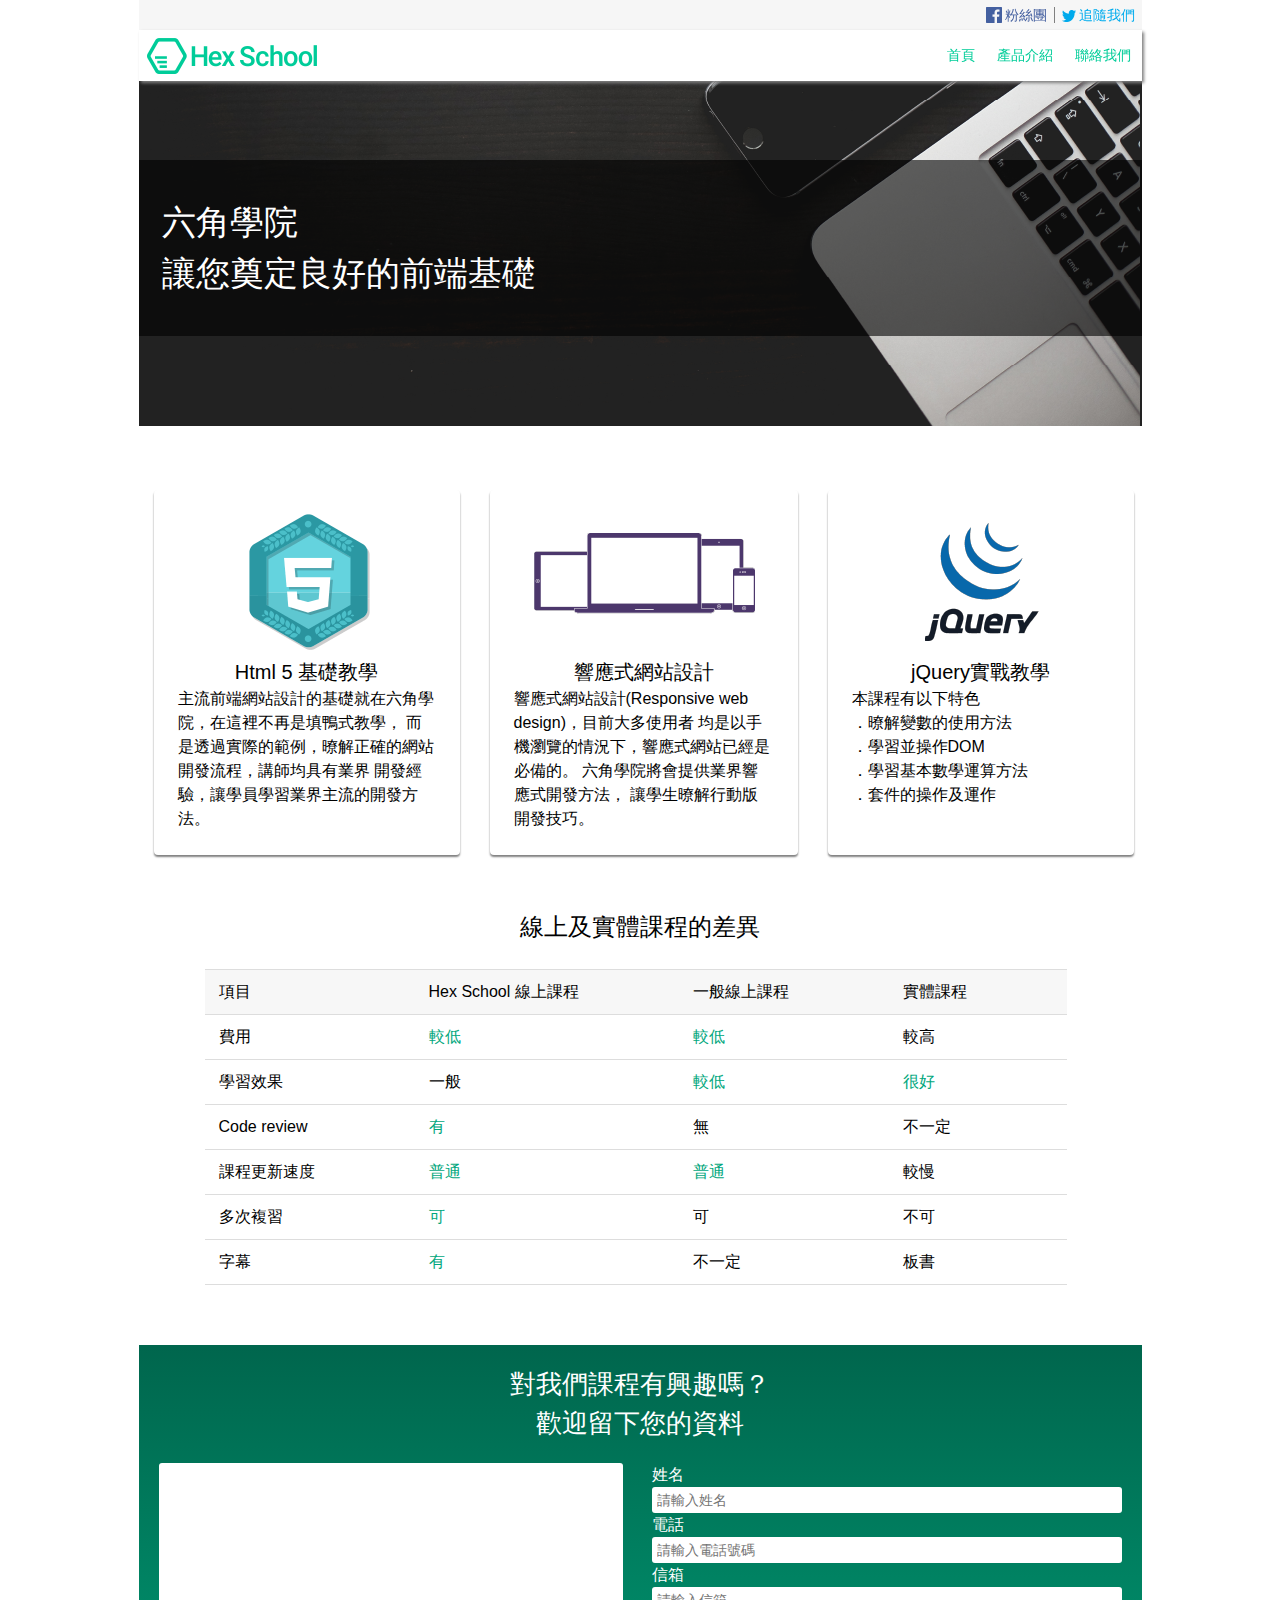
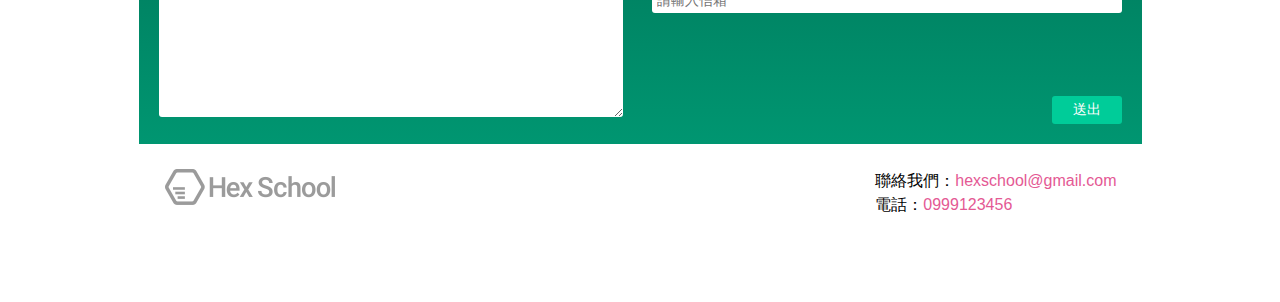
==== index.html @ 2c9ddad4 "file name change" ====
<!DOCTYPE html>
<html lang="en">
<head>
    <meta charset="UTF-8">
    <meta name="viewport" content="width=device-width, initial-scale=1.0">
    <title>PSD作業</title>
    <link rel="shortcut icon" href="images/shortcut-icon.png">
    <link rel="apple-touch-icon" href="images/shortcut-icon.png">
    <link rel="stylesheet" href="rwd-style.css">
    <meta name="keywords" content="六角學院, 前端, HexSchool">
    <meta name="author" content="Michelle Chen">
    <meta property="og:title" content="六角學院">
    <meta property="og:description" content="讓您奠定良好的前端基礎">
    <meta property="og:type" content="website">
    <meta property="og:url" content="hexschool.com">
    <meta property="og:image" content="image/logo.png">
    <meta http-equiv="X-UA-Compatible" content="IE=Edge, Chrome=1">
</head>
<body>
    <div class="wrap">
        <div class="top">
            <div class="topbar">
                <ul>
                    <li><a href="#" class="FB"><img src="../images/FBlogo.png" alt="FBlogo">粉絲團</a></li>
                    <li><a href="#" class="twitter"><img src="../images/twitterlogo.png" alt="twitterlogo">追隨我們</a></li>
                </ul>
            </div>
            <div class="header">
                <h1><a href="#">Hex School</a></h1>
                <ul>
                    <li><a href="#">首頁</a></li>
                    <li><a href="#">產品介紹</a></li>
                    <li><a href="#">聯絡我們</a></li>
                </ul>
            </div>
        </div>
        <div class="banner">
            <h2>六角學院<br>讓您奠定良好的前端基礎</h2>
        </div>
        <ul class="course">
            <li>
                <img src="../images/html5基礎教學.png" alt="Html 5 基礎教學">
                <h3>Html 5 基礎教學</h3>
                <p>主流前端網站設計的基礎就在六角學院，在這裡不再是填鴨式教學，
                    而是透過實際的範例，暸解正確的網站開發流程，講師均具有業界
                    開發經驗，讓學員學習業界主流的開發方法。
                </p>
            </li>
            <li>
                <img src="../images/rwd.png" alt="響應式網站">
                <h3>響應式網站設計</h3>
                <p>響應式網站設計(Responsive web design)，目前大多使用者
                    均是以手機瀏覽的情況下，響應式網站已經是必備的。
                    六角學院將會提供業界響應式開發方法，
                    讓學生暸解行動版開發技巧。
                </p>
            </li>
            <li>
                <img src="../images/jQuery.png" alt="jQuery">
                <h3>jQuery實戰教學</h3>
                <p>本課程有以下特色<br>
                ．暸解變數的使用方法<br>
                ．學習並操作DOM<br>
                ．學習基本數學運算方法<br>
                ．套件的操作及運作</p>
            </li>
        </ul>
        <div class="table">
            <h3>線上及實體課程的差異</h3>
            <table>
                <tr>
                    <th>項目</th>
                    <th>Hex School 線上課程</th>
                    <th>一般線上課程</th>
                    <th>實體課程</th>
                </tr>
                <tr>
                    <td>費用</td>
                    <td class="green">較低</td>
                    <td class="green">較低</td>
                    <td>較高</td>
                </tr>
                <tr>
                    <td>學習效果</td>
                    <td>一般</td>
                    <td class="green">較低</td>
                    <td class="green">很好</td>
                </tr>
                <tr>
                    <td>Code review</td>
                    <td class="green">有</td>
                    <td>無</td>
                    <td>不一定</td>
                </tr>
                <tr>
                    <td>課程更新速度</td>
                    <td class="green">普通</td>
                    <td class="green">普通</td>
                    <td>較慢</td>
                </tr>
                <tr>
                    <td>多次複習</td>
                    <td class="green">可</td>
                    <td>可</td>
                    <td>不可</td>
                </tr>
                <tr>
                    <td>字幕</td>
                    <td class="green">有</td>
                    <td>不一定</td>
                    <td>板書</td>
                </tr>
            </table>
        </div>
        <div class="infor">
            <h4>對我們課程有興趣嗎？<br>歡迎留下您的資料</h4>
            <div class="form">
                <form action="index.html">
                    <textarea name="content" id="content"></textarea>
                </form>
                <form action="index.html">
                    <label for="name">姓名</label><br>
                    <input type="text" name="name" id="name" placeholder="請輸入姓名"><br>
                    <label for="telephone">電話</label><br>
                    <input type="text" name="telephone" id="telephone" placeholder="請輸入電話號碼"><br>
                    <label for="email">信箱</label><br>
                    <input type="text" name="email" id="email" placeholder="請輸入信箱"><br>
                    <input type="submit" value="送出" id="submit">
                </form>
            </div>
        </div>
        <div class="footer">
            <img src="../images/footerlogo.png" alt="footerlogo" width="174px" height="36px">
            <ul>
                <li>聯絡我們：<a href="mailto:hexschool@gmail.com">hexschool@gmail.com</a></li>
                <li>電話：<a href="tel:+886-99123456">0999123456</a></li>
            </ul>
        </div>
    </div>
</body>
</html>
---- rwd-style.css ----
/* http://meyerweb.com/eric/tools/css/reset/ 
   v2.0 | 20110126
   License: none (public domain)
*/

html, body, div, span, applet, object, iframe,
h1, h2, h3, h4, h5, h6, p, blockquote, pre,
a, abbr, acronym, address, big, cite, code,
del, dfn, em, img, ins, kbd, q, s, samp,
small, strike, strong, sub, sup, tt, var,
b, u, i, center,
dl, dt, dd, ol, ul, li,
fieldset, form, label, legend,
table, caption, tbody, tfoot, thead, tr, th, td,
article, aside, canvas, details, embed, 
figure, figcaption, footer, header, hgroup, 
menu, nav, output, ruby, section, summary,
time, mark, audio, video {
	margin: 0;
	padding: 0;
	border: 0;
	font-size: 100%;
	font: inherit;
	vertical-align: baseline;
}
/* HTML5 display-role reset for older browsers */
article, aside, details, figcaption, figure, 
footer, header, hgroup, menu, nav, section {
	display: block;
}
body {
	line-height: 1;
}
ol, ul {
	list-style: none;
}
blockquote, q {
	quotes: none;
}
blockquote:before, blockquote:after,
q:before, q:after {
	content: '';
	content: none;
}
table {
	border-collapse: collapse;
	border-spacing: 0;
}
/*css reset end*/
body{
	font-family: Arial, Helvetica, sans-serif;
}
body a{
	text-decoration: none;
	display: block;
}
.wrap{
	margin: 0 auto;
	max-width: 1003px;
	margin-top: 30px;
}
/*top*/
.top{
	width: 1003px;
	position: fixed;
	top:0;
}
.topbar{
	background: #f6f6f6;
	display: flex;
	justify-content: flex-end;
}
.topbar ul{
	display: flex;
	align-items: center;
}
.topbar a{
	font-size: 14px;
	margin: 7px 0;
	padding: 0 7px;
	display: flex;
	align-items: center;
}
.topbar ul img{
	margin-right: 3px;
}
.FB{
	color: #425e9f;
	border-right: 1px solid gray;
}
.twitter{
	color: #00acee;
}
/*header*/
.header{
	display: flex;
	justify-content: space-between;
	box-shadow: 2px 2px 3px gray;
	background: #fff;
}
.header h1 a{
	background-image: url(../images/logo.png);
	width: 173px;
	height: 51px;
	text-indent: 101%;
	white-space: nowrap;
	overflow: hidden;
	margin: 0 7px;
}
.header ul{
	display: flex;
}
.header li a{
	color: #00cd99;
	font-size: 14px;
	padding: 18px 11px;
}
.header li a:hover{
	border-bottom:4px solid #00cd99;
}
/*banner*/
.banner{
	background-image: url(../images/banner_09.png);
	padding: 130px 0 90px 0;
	margin-bottom: 64px;
}
.banner h2{
	color: #fff;
	font-size: 34px;
	background: rgba(0%,0%,0%,0.6);
	padding: 37px 0 37px 23px;
	line-height: 1.5;
}
/*course*/
.course{
	display: flex;
	justify-content: space-around;
	margin-bottom: 60px;
}
.course li{
	box-shadow:0px 2px 2px gray;
	padding: 24px;
	margin: 0 15px;
	line-height: 1.5;
	border-radius: 4px;
	-webkit-border-radius: 4px;
}
.course li h3{
	font-size: 20px;
	text-align: center;
}
.course li p{
	text-align: left;
}
/*table*/
.table{
	margin: 0 66px 60px 66px;
}
.table h3{
	text-align: center;
	font-size: 24px;
	margin-bottom: 30px;
}
.table th,.table td{
	padding: 14px 100px 14px 14px;
	border-bottom:1px solid #dddddd;
}
.table th{
	background: #f7f7f7;
	text-align: left;
	border-top:1px solid #dddddd;
}
.green{
	color: #02a77d;
}
/*form*/
.infor{
    background: linear-gradient(#00664D, #009671);
	padding: 20px;
	color: #fff;
}
.infor h4{
	font-size: 26px;
	line-height: 1.5;
	text-align: center;
	margin-bottom: 20px;
}
.form{
	display: flex;
	justify-content: space-between;
	line-height: 1.5;
	position: relative;
}
.form textarea, .form input{
	border-radius: 3px;
	-webkit-border-radius:3px;
	border: transparent;
	width: 460px;
}
.form input{
	font-size: 14px;
	padding: 5px;
}
.form input:focus, .form textarea:focus{
	outline: 2px solid #00cc99;
}
#content{
	height: 250px;
}
#submit{
	text-align: center;
	background: #00cc99;
	color: #ffffff;
	width: 70px;
	position: absolute;
	bottom:0;
	right:0;
}
#submit:hover{
	color: #02a77d;
	background: #fff;
}
/*footer*/
.footer{
	display: flex;
	justify-content: space-between;
	margin-bottom: 60px;
	padding: 25px;
}
.footer li{
	line-height: 1.5;
}
.footer li a{
	display: inline;
	color: #e45994;
}
@media(max-width:767px){
	.wrap{
		width: 100%;
        margin: 0 15px;
	}
	.top{
        width: 100%;
        position: static;
    }
    .table{
        margin: 0 40px 40px 40px;
    }
	.table th,.table td{
		padding: 14px 40px 14px 14px;
    }
	.course, .form{
        flex-direction: column;
    }
    .course li{
        display: flex;
        flex-direction: column;
        align-items: center;
        margin-bottom: 10px;
    }
    .course li img{
        width: 50%;
    }
    .form{
        align-items: center;
    }
    #submit{
        position: static;
        margin-top: 10px;
        align-self: flex-end;
    }
}
@media(max-width:480px){
    .table th,.table td{
		padding: 5px;
		font-size: 60%;
	}
    img{
        width: 30%;
    }
}
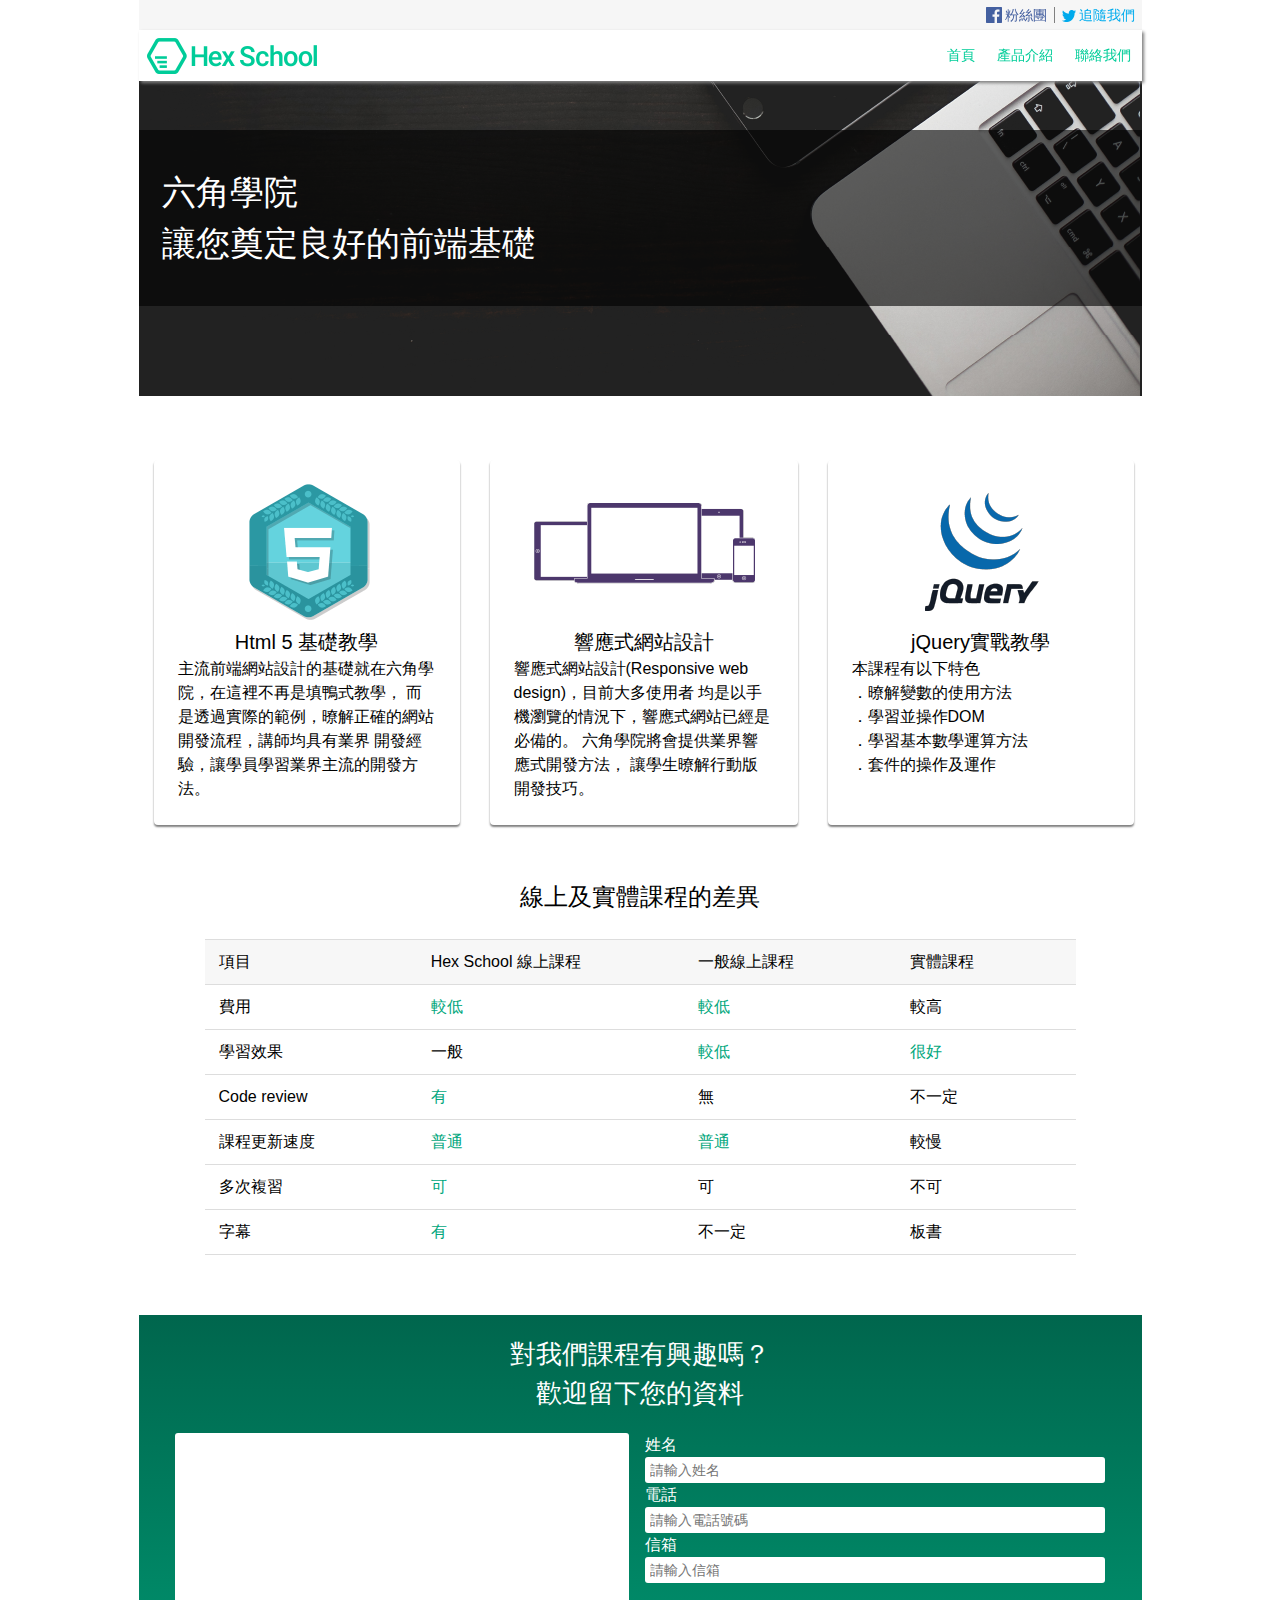
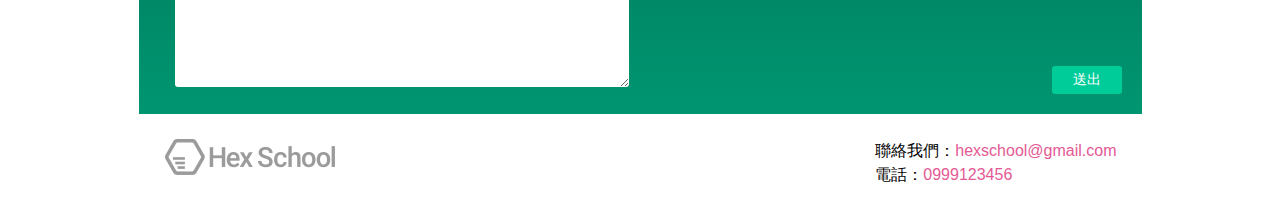
==== commit 2514109b: "google analysis" ====
--- a/index.html
+++ b/index.html
@@ -3,10 +3,10 @@
 <head>
     <meta charset="UTF-8">
     <meta name="viewport" content="width=device-width, initial-scale=1.0">
-    <title>PSD作業</title>
+    <title>Final HW RWD</title>
     <link rel="shortcut icon" href="images/shortcut-icon.png">
     <link rel="apple-touch-icon" href="images/shortcut-icon.png">
-    <link rel="stylesheet" href="rwd-style.css">
+    <link rel="stylesheet" href="style.css">
     <meta name="keywords" content="六角學院, 前端, HexSchool">
     <meta name="author" content="Michelle Chen">
     <meta property="og:title" content="六角學院">
@@ -15,14 +15,23 @@
     <meta property="og:url" content="hexschool.com">
     <meta property="og:image" content="image/logo.png">
     <meta http-equiv="X-UA-Compatible" content="IE=Edge, Chrome=1">
+    <!-- Global site tag (gtag.js) - Google Analytics -->
+    <script async src="https://www.googletagmanager.com/gtag/js?id=G-XR4LX1B6FV"></script>
+    <script>
+    window.dataLayer = window.dataLayer || [];
+    function gtag(){dataLayer.push(arguments);}
+    gtag('js', new Date());
+
+    gtag('config', 'G-XR4LX1B6FV');
+    </script>
 </head>
 <body>
     <div class="wrap">
         <div class="top">
             <div class="topbar">
                 <ul>
-                    <li><a href="#" class="FB"><img src="../images/FBlogo.png" alt="FBlogo">粉絲團</a></li>
-                    <li><a href="#" class="twitter"><img src="../images/twitterlogo.png" alt="twitterlogo">追隨我們</a></li>
+                    <li><a href="#" class="FB"><img src="images/FBlogo.png" alt="FBlogo">粉絲團</a></li>
+                    <li><a href="#" class="twitter"><img src="images/twitterlogo.png" alt="twitterlogo">追隨我們</a></li>
                 </ul>
             </div>
             <div class="header">
@@ -39,7 +48,7 @@
         </div>
         <ul class="course">
             <li>
-                <img src="../images/html5基礎教學.png" alt="Html 5 基礎教學">
+                <img src="images/html5基礎教學.png" alt="Html 5 基礎教學">
                 <h3>Html 5 基礎教學</h3>
                 <p>主流前端網站設計的基礎就在六角學院，在這裡不再是填鴨式教學，
                     而是透過實際的範例，暸解正確的網站開發流程，講師均具有業界
@@ -47,7 +56,7 @@
                 </p>
             </li>
             <li>
-                <img src="../images/rwd.png" alt="響應式網站">
+                <img src="images/rwd.png" alt="響應式網站">
                 <h3>響應式網站設計</h3>
                 <p>響應式網站設計(Responsive web design)，目前大多使用者
                     均是以手機瀏覽的情況下，響應式網站已經是必備的。
@@ -56,7 +65,7 @@
                 </p>
             </li>
             <li>
-                <img src="../images/jQuery.png" alt="jQuery">
+                <img src="images/jQuery.png" alt="jQuery">
                 <h3>jQuery實戰教學</h3>
                 <p>本課程有以下特色<br>
                 ．暸解變數的使用方法<br>
@@ -130,7 +139,7 @@
             </div>
         </div>
         <div class="footer">
-            <img src="../images/footerlogo.png" alt="footerlogo" width="174px" height="36px">
+            <img src="images/footerlogo.png" alt="footerlogo" width="174px" height="36px">
             <ul>
                 <li>聯絡我們：<a href="mailto:hexschool@gmail.com">hexschool@gmail.com</a></li>
                 <li>電話：<a href="tel:+886-99123456">0999123456</a></li>
--- a/style.css
+++ b/style.css
@@ -0,0 +1,300 @@
+/* http://meyerweb.com/eric/tools/css/reset/ 
+   v2.0 | 20110126
+   License: none (public domain)
+*/
+
+html, body, div, span, applet, object, iframe,
+h1, h2, h3, h4, h5, h6, p, blockquote, pre,
+a, abbr, acronym, address, big, cite, code,
+del, dfn, em, img, ins, kbd, q, s, samp,
+small, strike, strong, sub, sup, tt, var,
+b, u, i, center,
+dl, dt, dd, ol, ul, li,
+fieldset, form, label, legend,
+table, caption, tbody, tfoot, thead, tr, th, td,
+article, aside, canvas, details, embed, 
+figure, figcaption, footer, header, hgroup, 
+menu, nav, output, ruby, section, summary,
+time, mark, audio, video {
+	margin: 0;
+	padding: 0;
+	border: 0;
+	font-size: 100%;
+	font: inherit;
+	vertical-align: baseline;
+}
+/* HTML5 display-role reset for older browsers */
+article, aside, details, figcaption, figure, 
+footer, header, hgroup, menu, nav, section {
+	display: block;
+}
+body {
+	line-height: 1;
+}
+ol, ul {
+	list-style: none;
+}
+blockquote, q {
+	quotes: none;
+}
+blockquote:before, blockquote:after,
+q:before, q:after {
+	content: '';
+	content: none;
+}
+table {
+	border-collapse: collapse;
+	border-spacing: 0;
+}
+/*css reset end*/
+body{
+	font-family: Arial, Helvetica, sans-serif;
+}
+body a{
+	text-decoration: none;
+	display: block;
+}
+.wrap{
+	margin: 0 auto;
+	max-width: 1003px;
+}
+/*top*/
+.top{
+	width: 1003px;
+	position: fixed;
+	top:0;
+	white-space: nowrap;
+}
+.topbar{
+	background: #f6f6f6;
+	display: flex;
+	justify-content: flex-end;
+}
+.topbar ul{
+	display: flex;
+	align-items: center;
+}
+.topbar a{
+	font-size: 14px;
+	margin: 7px 0;
+	padding: 0 7px;
+	display: flex;
+	align-items: center;
+}
+.topbar ul img{
+	margin-right: 3px;
+}
+.FB{
+	color: #425e9f;
+	border-right: 1px solid gray;
+}
+.twitter{
+	color: #00acee;
+}
+/*header*/
+.header{
+	display: flex;
+	justify-content: space-between;
+	box-shadow: 2px 2px 3px gray;
+	background: #fff;
+}
+.header h1 a{
+	background-image: url(images/logo.png);
+	width: 173px;
+	height: 51px;
+	text-indent: 101%;
+	white-space: nowrap;
+	overflow: hidden;
+	margin: 0 7px;
+}
+.header ul{
+	display: flex;
+}
+.header li a{
+	color: #00cd99;
+	font-size: 14px;
+	padding: 18px 11px;
+}
+.header li a:hover{
+	border-bottom:4px solid #00cd99;
+}
+/*banner*/
+.banner{
+	background-image: url(images/banner_09.png);
+	padding: 130px 0 90px 0;
+	margin-bottom: 64px;
+}
+.banner h2{
+	color: #fff;
+	font-size: 34px;
+	background: rgba(0%,0%,0%,0.6);
+	padding: 37px 0 37px 23px;
+	line-height: 1.5;
+}
+/*course*/
+.course{
+	display: flex;
+	justify-content: space-around;
+	margin-bottom: 60px;
+}
+.course li{
+	box-shadow:0px 2px 2px gray;
+	padding: 24px;
+	margin: 0 15px;
+	line-height: 1.5;
+	border-radius: 4px;
+	-webkit-border-radius: 4px;
+}
+.course li h3{
+	font-size: 20px;
+	text-align: center;
+}
+.course li p{
+	text-align: left;
+}
+/*table*/
+.table{
+	margin: 0 66px 60px 66px;
+	white-space: nowrap;
+}
+.table h3{
+	text-align: center;
+	font-size: 24px;
+	margin-bottom: 30px;
+}
+.table table{
+	width: 100%;
+}
+.table th,.table td{
+	padding: 14px 100px 14px 14px;
+	border-bottom:1px solid #dddddd;
+}
+.table th{
+	background: #f7f7f7;
+	text-align: left;
+	border-top:1px solid #dddddd;
+}
+.green{
+	color: #02a77d;
+}
+/*form*/
+.infor{
+    background: linear-gradient(#00664D, #009671);
+	color: #fff;
+}
+.infor h4{
+	font-size: 26px;
+	line-height: 1.5;
+	text-align: center;
+	padding: 20px;
+}
+.form{
+	display: flex;
+	justify-content: space-evenly;
+	line-height: 1.5;
+	position: relative;
+	padding: 0 20px 20px 20px;
+}
+.form textarea, .form input{
+	border-radius: 3px;
+	-webkit-border-radius:3px;
+	border: transparent;
+	width: 450px;
+}
+.form input{
+	font-size: 14px;
+	padding: 5px;
+}
+.form input:focus, .form textarea:focus{
+	outline: 2px solid #00cc99;
+}
+#content{
+	height: 250px;
+}
+#submit{
+	text-align: center;
+	background: #00cc99;
+	color: #ffffff;
+	width: 70px;
+	position: absolute;
+	bottom:20px;
+	right:20px;
+}
+#submit:hover{
+	color: #02a77d;
+	background: #fff;
+}
+/*footer*/
+.footer{
+	display: flex;
+	justify-content: space-between;
+	padding: 25px;
+}
+.footer li{
+	line-height: 1.5;
+}
+.footer li a{
+	display: inline;
+	color: #e45994;
+}
+@media(max-width:833px){
+	.wrap{
+		width: 100%;
+	}
+	.top{
+		width: 100%;
+        position: static;
+	}
+	.banner{
+		background: url(images/banner_09.png) no-repeat;
+		height: 100px;
+		background-position:center center;
+		padding: 50px 0 90px 0;
+	  }
+	.banner h2{
+		font-size: 28px;
+	}
+	.table{
+		margin: 0 20px 40px 20px;
+	}
+	.table th,.table td{
+		font-size: 90%;
+		padding-right: 10px;
+    }
+	.course, .form{
+        flex-direction: column;
+    }
+    .course li{
+        display: flex;
+        flex-direction: column;
+        align-items: center;
+        margin-bottom: 10px;
+    }
+    .course li img{
+        width: 50%;
+    }
+    .form{
+        align-items: center;
+    }
+    #submit{
+        position: static;
+        margin-top: 10px;
+        align-self: flex-end;
+	}
+    img{
+		width: 30%;
+		height: 30%;
+	}
+}
+@media(max-width:490px){
+	.wrap{
+		margin: 0;
+	}
+    .table th,.table td{
+		padding: 5px;
+		font-size: 80%;
+	}
+	.form textarea, .form input{
+		width: 300px;
+	}
+}